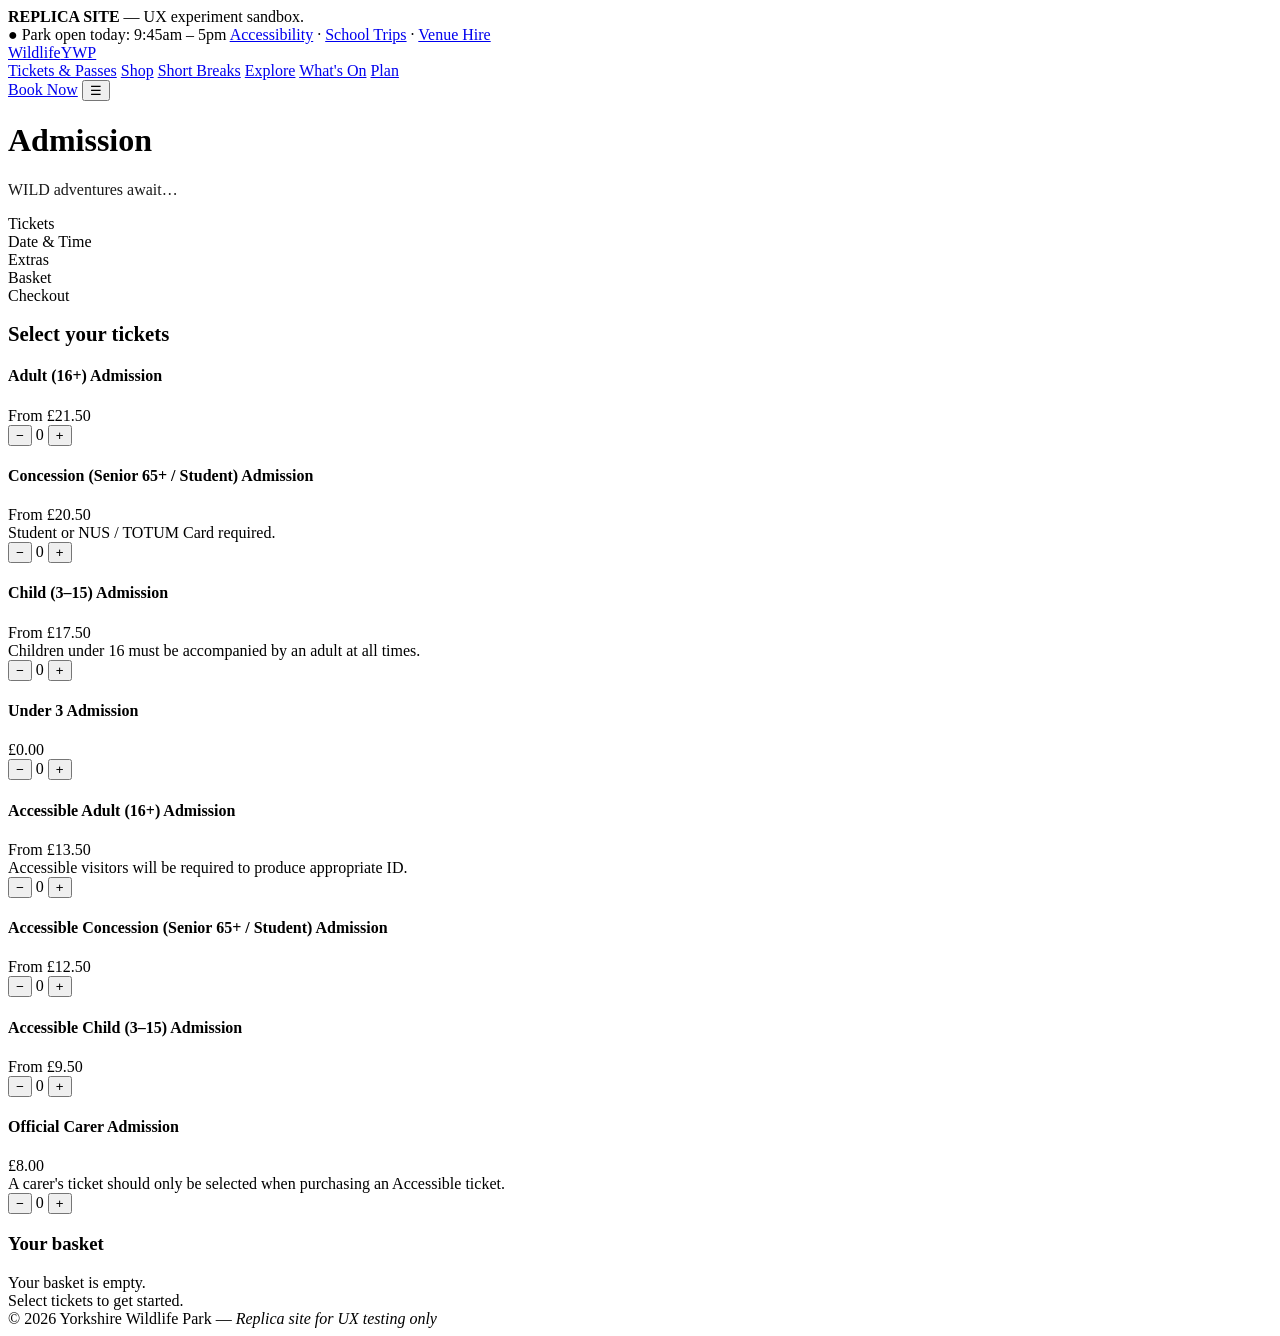
==== booking.html @ ba1f9425 "Add files via upload" ====
<!doctype html>
<html lang="en">
<head>
<meta charset="utf-8">
<meta name="viewport" content="width=device-width,initial-scale=1">
<title>Book Admission — YWP Replica</title>
<link rel="stylesheet" href="css/styles.css">
</head>
<body>

<div class="replica-banner"><strong>REPLICA SITE</strong> — UX experiment sandbox.</div>

<div class="top-strip">
  <div class="container">
    <span class="open-now">● Park open today: 9:45am – 5pm</span>
    <span><a href="#">Accessibility</a> · <a href="#">School Trips</a> · <a href="#">Venue Hire</a></span>
  </div>
</div>

<header class="site-header">
  <div class="container">
    <a href="index.html" class="logo">Wildlife<span class="logo-badge">YWP</span></a>
    <nav class="main-nav">
      <a href="tickets.html">Tickets &amp; Passes</a>
      <a href="#">Shop</a>
      <a href="short-breaks.html">Short Breaks</a>
      <a href="explore.html">Explore</a>
      <a href="#">What's On</a>
      <a href="plan.html">Plan</a>
    </nav>
    <a href="booking.html" class="btn btn-primary btn-sm active">Book Now</a>
    <button class="mobile-toggle" aria-label="Menu">☰</button>
  </div>
</header>

<div class="page-header">
  <div class="container">
    <h1>Admission</h1>
    <p style="opacity:.9;">WILD adventures await…</p>
  </div>
</div>

<section class="content">
  <div class="container">

    <div class="progress-steps">
      <div class="step active">Tickets</div>
      <div class="step">Date &amp; Time</div>
      <div class="step">Extras</div>
      <div class="step">Basket</div>
      <div class="step">Checkout</div>
    </div>

    <div class="booking-layout">

      <div class="booking-main">
        <h2 style="font-family:var(--font-body);font-size:1.3rem;margin-bottom:20px;">Select your tickets</h2>

        <div class="ticket-row" data-id="adult" data-name="Adult (16+) Admission" data-price="21.50">
          <div class="ticket-info">
            <h4>Adult (16+) Admission</h4>
            <div class="from">From £21.50</div>
          </div>
          <div class="qty-ctrl">
            <button data-ticket-action="remove">−</button>
            <span class="qty">0</span>
            <button data-ticket-action="add">+</button>
          </div>
        </div>

        <div class="ticket-row" data-id="concession" data-name="Concession (Senior 65+ / Student)" data-price="20.50">
          <div class="ticket-info">
            <h4>Concession (Senior 65+ / Student) Admission</h4>
            <div class="from">From £20.50</div>
            <div class="note">Student or NUS / TOTUM Card required.</div>
          </div>
          <div class="qty-ctrl">
            <button data-ticket-action="remove">−</button>
            <span class="qty">0</span>
            <button data-ticket-action="add">+</button>
          </div>
        </div>

        <div class="ticket-row" data-id="child" data-name="Child (3-15) Admission" data-price="17.50">
          <div class="ticket-info">
            <h4>Child (3–15) Admission</h4>
            <div class="from">From £17.50</div>
            <div class="note">Children under 16 must be accompanied by an adult at all times.</div>
          </div>
          <div class="qty-ctrl">
            <button data-ticket-action="remove">−</button>
            <span class="qty">0</span>
            <button data-ticket-action="add">+</button>
          </div>
        </div>

        <div class="ticket-row" data-id="under3" data-name="Under 3 Admission" data-price="0">
          <div class="ticket-info">
            <h4>Under 3 Admission</h4>
            <div class="from">£0.00</div>
          </div>
          <div class="qty-ctrl">
            <button data-ticket-action="remove">−</button>
            <span class="qty">0</span>
            <button data-ticket-action="add">+</button>
          </div>
        </div>

        <div class="ticket-row" data-id="acc-adult" data-name="Accessible Adult (16+) Admission" data-price="13.50">
          <div class="ticket-info">
            <h4>Accessible Adult (16+) Admission</h4>
            <div class="from">From £13.50</div>
            <div class="note">Accessible visitors will be required to produce appropriate ID.</div>
          </div>
          <div class="qty-ctrl">
            <button data-ticket-action="remove">−</button>
            <span class="qty">0</span>
            <button data-ticket-action="add">+</button>
          </div>
        </div>

        <div class="ticket-row" data-id="acc-concession" data-name="Accessible Concession Admission" data-price="12.50">
          <div class="ticket-info">
            <h4>Accessible Concession (Senior 65+ / Student) Admission</h4>
            <div class="from">From £12.50</div>
          </div>
          <div class="qty-ctrl">
            <button data-ticket-action="remove">−</button>
            <span class="qty">0</span>
            <button data-ticket-action="add">+</button>
          </div>
        </div>

        <div class="ticket-row" data-id="acc-child" data-name="Accessible Child (3-15) Admission" data-price="9.50">
          <div class="ticket-info">
            <h4>Accessible Child (3–15) Admission</h4>
            <div class="from">From £9.50</div>
          </div>
          <div class="qty-ctrl">
            <button data-ticket-action="remove">−</button>
            <span class="qty">0</span>
            <button data-ticket-action="add">+</button>
          </div>
        </div>

        <div class="ticket-row" data-id="carer" data-name="Official Carer Admission" data-price="8.00">
          <div class="ticket-info">
            <h4>Official Carer Admission</h4>
            <div class="from">£8.00</div>
            <div class="note">A carer's ticket should only be selected when purchasing an Accessible ticket.</div>
          </div>
          <div class="qty-ctrl">
            <button data-ticket-action="remove">−</button>
            <span class="qty">0</span>
            <button data-ticket-action="add">+</button>
          </div>
        </div>

      </div>

      <aside class="booking-aside">
        <div class="basket-summary" id="basket-summary">
          <h3>Your basket</h3>
          <div class="empty">Your basket is empty.<br>Select tickets to get started.</div>
        </div>
      </aside>

    </div>

  </div>
</section>

<footer class="site-footer">
  <div class="container">
    <div class="copyright">© 2026 Yorkshire Wildlife Park — <em>Replica site for UX testing only</em></div>
  </div>
</footer>

<script src="js/main.js"></script>
</body>
</html>
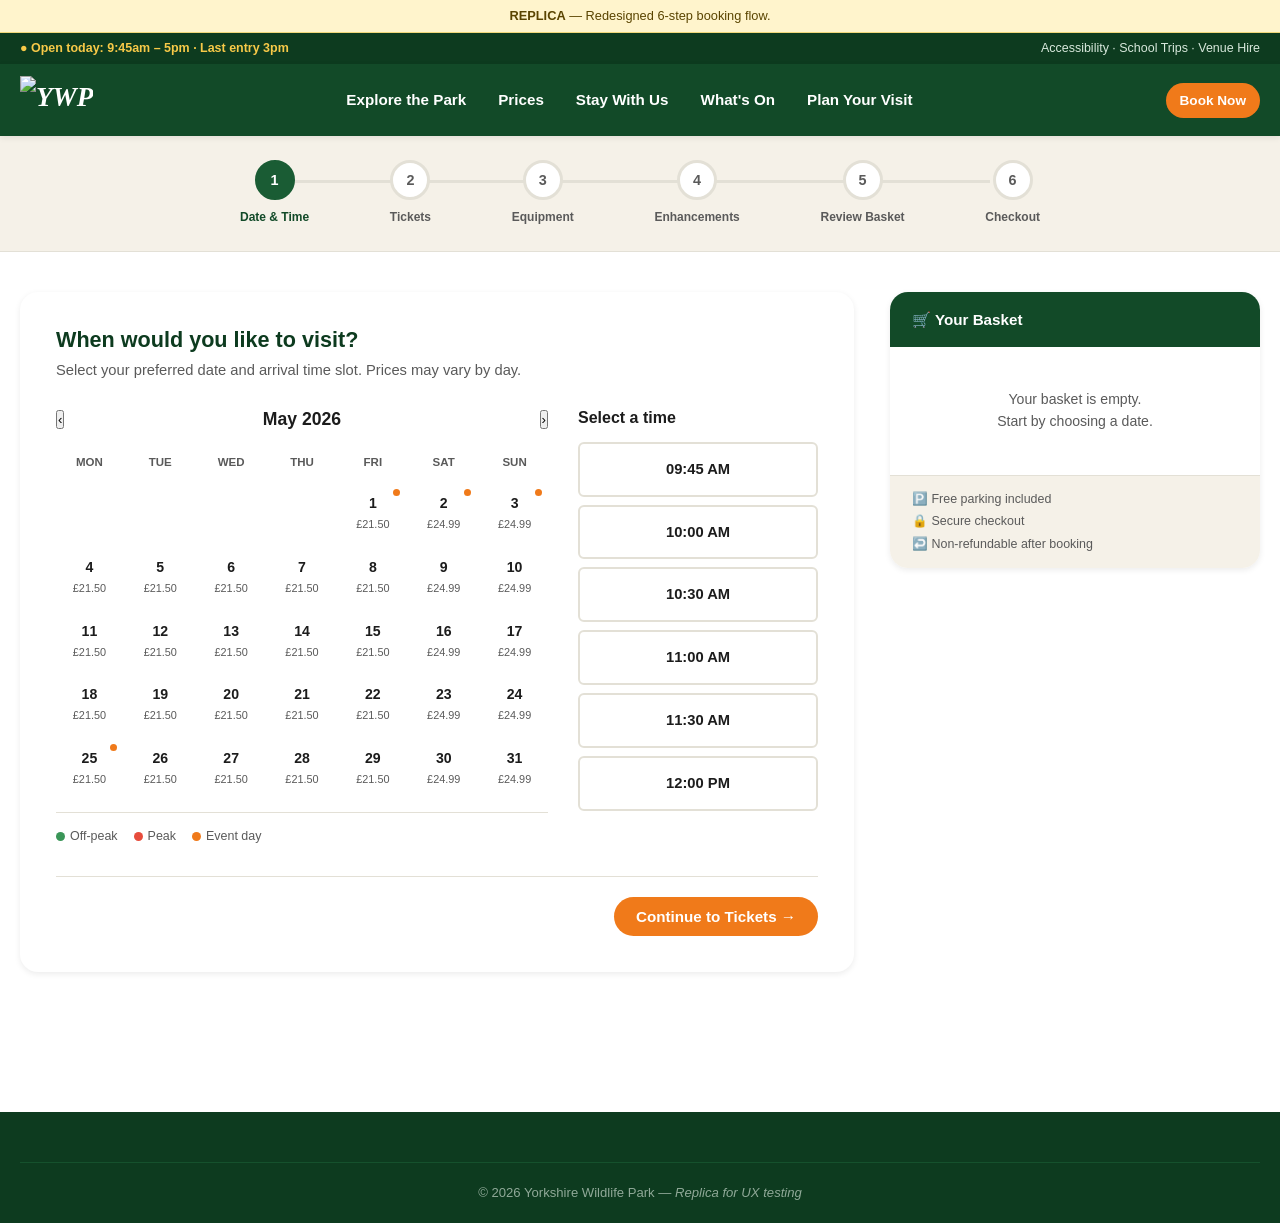
==== commit 639a8224: "Add files via upload" ====
--- a/booking.html
+++ b/booking.html
@@ -3,179 +3,605 @@
 <head>
 <meta charset="utf-8">
 <meta name="viewport" content="width=device-width,initial-scale=1">
-<title>Book Admission — YWP Replica</title>
+<title>Book Your Visit — YWP Replica</title>
 <link rel="stylesheet" href="css/styles.css">
+<style>
+/* =========================================================
+   BOOKING FLOW v2 — 6-step journey per spec
+   ========================================================= */
+
+/* ---------- Progress stepper ---------- */
+.booking-progress { background: var(--ywp-cream); padding: 24px 0; border-bottom: 1px solid var(--ywp-border); }
+.stepper { display: flex; justify-content: space-between; position: relative; max-width: 800px; margin: 0 auto; }
+.stepper::before { content:''; position:absolute; top:20px; left:50px; right:50px; height:3px; background:var(--ywp-border); z-index:0; }
+.stepper::after { content:''; position:absolute; top:20px; left:50px; height:3px; background:var(--ywp-orange); z-index:1; transition:width 0.4s; width:var(--prog,0%); }
+.st { position:relative; z-index:2; display:flex; flex-direction:column; align-items:center; gap:8px; }
+.st .st-num { width:40px; height:40px; border-radius:50%; background:#fff; border:3px solid var(--ywp-border); display:flex; align-items:center; justify-content:center; font-weight:700; font-size:0.9rem; color:var(--ywp-muted); transition:all 0.3s; }
+.st .st-label { font-size:0.75rem; font-weight:600; color:var(--ywp-muted); transition:color 0.3s; white-space:nowrap; }
+.st.active .st-num { background:var(--ywp-green-700); border-color:var(--ywp-green-700); color:#fff; }
+.st.active .st-label { color:var(--ywp-green-800); }
+.st.done .st-num { background:var(--ywp-orange); border-color:var(--ywp-orange); color:#fff; }
+.st.done .st-label { color:var(--ywp-orange-dk); }
+
+/* ---------- Layout ---------- */
+.bk-wrap { padding: 40px 0 80px; }
+.bk-grid { display:grid; grid-template-columns:1fr 370px; gap:36px; align-items:start; }
+.bk-panel { background:#fff; border-radius:var(--radius-lg); box-shadow:var(--shadow-sm); padding:36px; }
+.bk-panel h2 { font-family:var(--font-body); font-size:1.35rem; font-weight:700; margin-bottom:6px; color:var(--ywp-green-900); }
+.bk-panel .sub { color:var(--ywp-muted); font-size:0.92rem; margin-bottom:28px; }
+.sp { display:none; }
+.sp.vis { display:block; }
+
+/* ---------- Step nav ---------- */
+.snav { display:flex; justify-content:space-between; margin-top:30px; padding-top:20px; border-top:1px solid var(--ywp-border); }
+.snav .bk-back { background:none; border:2px solid var(--ywp-border); color:var(--ywp-muted); padding:12px 24px; border-radius:999px; font-weight:700; font-family:var(--font-body); font-size:0.92rem; cursor:pointer; transition:all 0.15s; }
+.snav .bk-back:hover { border-color:var(--ywp-green-700); color:var(--ywp-green-700); }
+.snav .skip-link { align-self:center; font-size:0.88rem; color:var(--ywp-muted); }
+.snav .skip-link a { color:var(--ywp-green-700); font-weight:600; }
+
+/* ---------- STEP 1: Date & Time ---------- */
+.dt-layout { display:grid; grid-template-columns:1fr 240px; gap:30px; }
+.cal-head { display:flex; justify-content:space-between; align-items:center; margin-bottom:16px; }
+.cal-head h3 { font-family:var(--font-body); font-size:1.1rem; color:var(--ywp-text); margin:0; }
+.cal-arrows { display:flex; gap:6px; }
+.cal-arrows button { width:34px; height:34px; border-radius:50%; border:2px solid var(--ywp-border); background:#fff; cursor:pointer; font-size:1rem; color:var(--ywp-green-800); transition:all 0.15s; }
+.cal-arrows button:hover { background:var(--ywp-green-700); color:#fff; border-color:var(--ywp-green-700); }
+.cg { display:grid; grid-template-columns:repeat(7,1fr); gap:4px; }
+.cg .cdl { text-align:center; font-size:0.72rem; font-weight:700; color:var(--ywp-muted); padding:8px 0; text-transform:uppercase; }
+.cg .cd { text-align:center; padding:8px 2px; border-radius:var(--radius-sm); cursor:pointer; border:2px solid transparent; transition:all 0.15s; position:relative; }
+.cg .cd:hover { background:var(--ywp-cream); }
+.cg .cd.sel { background:var(--ywp-green-700); color:#fff; border-color:var(--ywp-green-700); }
+.cg .cd .cdn { font-weight:700; font-size:0.88rem; display:block; }
+.cg .cd .cdp { font-size:0.68rem; color:var(--ywp-muted); display:block; margin-top:1px; }
+.cg .cd.sel .cdp { color:rgba(255,255,255,0.8); }
+.cg .cd.empty { cursor:default; }
+.cg .cd.empty:hover { background:none; }
+.cg .cd .cev { display:inline-block; width:7px; height:7px; border-radius:50%; background:var(--ywp-orange); position:absolute; top:4px; right:4px; }
+.cal-legend { display:flex; gap:16px; margin-top:14px; padding-top:14px; border-top:1px solid var(--ywp-border); font-size:0.78rem; color:var(--ywp-muted); }
+.cal-legend span { display:flex; align-items:center; gap:5px; }
+.cal-legend .ldot { width:9px; height:9px; border-radius:50%; display:inline-block; }
+.ldot.off { background:var(--ywp-green-500); }
+.ldot.peak { background:#e74c3c; }
+.ldot.ev { background:var(--ywp-orange); }
+
+/* Time selector */
+.time-panel h3 { font-family:var(--font-body); font-size:1rem; color:var(--ywp-text); margin-bottom:14px; }
+.time-slots { display:flex; flex-direction:column; gap:8px; }
+.ts { padding:14px 16px; border:2px solid var(--ywp-border); border-radius:var(--radius-sm); cursor:pointer; font-weight:600; font-size:0.92rem; color:var(--ywp-text); text-align:center; transition:all 0.15s; }
+.ts:hover { border-color:var(--ywp-green-600); background:var(--ywp-cream); }
+.ts.sel { border-color:var(--ywp-green-700); background:var(--ywp-green-700); color:#fff; }
+
+.date-summary { background:var(--ywp-cream); border-radius:var(--radius-md); padding:16px 20px; margin-top:20px; display:none; }
+.date-summary.vis { display:block; }
+.date-summary h4 { font-family:var(--font-body); font-size:0.95rem; margin-bottom:4px; color:var(--ywp-green-800); }
+.date-summary p { font-size:0.88rem; color:var(--ywp-muted); }
+
+/* ---------- STEP 2: Tickets ---------- */
+.acc-toggle { display:flex; align-items:center; justify-content:space-between; background:var(--ywp-cream); border-radius:var(--radius-md); padding:14px 20px; margin-bottom:24px; }
+.acc-toggle span { font-weight:700; font-size:0.92rem; color:var(--ywp-text); }
+.toggle-sw { position:relative; width:50px; height:28px; cursor:pointer; }
+.toggle-sw input { opacity:0; width:0; height:0; }
+.toggle-sw .slider { position:absolute; inset:0; background:var(--ywp-border); border-radius:14px; transition:0.3s; }
+.toggle-sw .slider::before { content:''; position:absolute; width:22px; height:22px; border-radius:50%; background:#fff; left:3px; top:3px; transition:0.3s; }
+.toggle-sw input:checked + .slider { background:var(--ywp-green-700); }
+.toggle-sw input:checked + .slider::before { transform:translateX(22px); }
+
+.tg-label { font-weight:700; font-size:0.82rem; text-transform:uppercase; letter-spacing:0.06em; color:var(--ywp-green-700); margin:24px 0 10px; padding-bottom:8px; border-bottom:2px solid var(--ywp-cream); }
+.tg-label:first-of-type { margin-top:0; }
+
+.tr { display:grid; grid-template-columns:1fr auto auto; gap:14px; padding:14px 0; border-bottom:1px solid var(--ywp-border); align-items:center; }
+.tr:last-child { border-bottom:none; }
+.tr .tn { font-weight:700; font-size:0.92rem; color:var(--ywp-text); }
+.tr .td { font-size:0.8rem; color:var(--ywp-muted); margin-top:2px; }
+.tr .tp { font-weight:700; font-size:0.95rem; color:var(--ywp-green-800); white-space:nowrap; }
+.qc { display:flex; align-items:center; gap:6px; }
+.qc button { width:34px; height:34px; border-radius:50%; border:none; background:var(--ywp-green-700); color:#fff; font-size:1.1rem; font-weight:700; cursor:pointer; display:flex; align-items:center; justify-content:center; transition:background 0.15s; }
+.qc button:hover { background:var(--ywp-green-800); }
+.qc .qv { width:34px; text-align:center; font-weight:700; font-size:1rem; }
+
+.acc-group { display:none; }
+.acc-group.vis { display:block; }
+
+/* ---------- STEP 3 & 4: Cards (Equipment / Enhancements) ---------- */
+.card-step-grid { display:grid; grid-template-columns:repeat(3,1fr); gap:24px; }
+.cat-label { font-weight:700; font-size:0.88rem; text-transform:uppercase; letter-spacing:0.05em; color:var(--ywp-green-700); margin:30px 0 16px; }
+.cat-label:first-of-type { margin-top:0; }
+.pcard { background:#fff; border:2px solid var(--ywp-border); border-radius:var(--radius-lg); overflow:hidden; display:flex; flex-direction:column; transition:border-color 0.15s, transform 0.15s; }
+.pcard:hover { border-color:var(--ywp-green-600); transform:translateY(-2px); }
+.pcard.added { border-color:var(--ywp-orange); }
+.pcard-img { height:160px; background-size:cover; background-position:center; }
+.pcard-body { padding:20px; flex:1; display:flex; flex-direction:column; }
+.pcard-body h4 { font-family:var(--font-body); font-weight:700; font-size:1rem; color:var(--ywp-text); margin-bottom:6px; }
+.pcard-body p { font-size:0.85rem; color:var(--ywp-muted); line-height:1.4; margin-bottom:12px; flex:1; }
+.pcard-price { font-weight:700; font-size:1.05rem; color:var(--ywp-orange); margin-bottom:14px; }
+.pcard-qty { display:flex; align-items:center; gap:8px; }
+.pcard-qty button { width:34px; height:34px; border-radius:50%; border:none; background:var(--ywp-green-700); color:#fff; font-size:1.1rem; font-weight:700; cursor:pointer; }
+.pcard-qty button:hover { background:var(--ywp-green-800); }
+.pcard-qty .pqv { min-width:30px; text-align:center; font-weight:700; font-size:1rem; }
+
+/* ---------- STEP 5: Review ---------- */
+.rv-section { background:var(--ywp-cream); border-radius:var(--radius-md); padding:22px; margin-bottom:20px; }
+.rv-section h4 { font-family:var(--font-body); font-weight:700; font-size:0.85rem; text-transform:uppercase; letter-spacing:0.05em; color:var(--ywp-green-700); margin-bottom:12px; display:flex; justify-content:space-between; align-items:center; }
+.rv-section h4 a { font-size:0.78rem; color:var(--ywp-orange); text-transform:none; letter-spacing:0; }
+.rv-line { display:flex; justify-content:space-between; padding:7px 0; font-size:0.92rem; border-bottom:1px solid rgba(0,0,0,0.06); }
+.rv-line:last-child { border-bottom:none; }
+.rv-line .rvl { color:var(--ywp-text); }
+.rv-line .rvv { font-weight:700; color:var(--ywp-green-800); }
+.rv-total { display:flex; justify-content:space-between; padding:18px 0 0; margin-top:10px; border-top:3px solid var(--ywp-green-700); font-size:1.2rem; font-weight:700; color:var(--ywp-green-800); }
+.promo-row { display:flex; gap:10px; margin-top:16px; }
+.promo-row input { flex:1; padding:10px 14px; border:2px solid var(--ywp-border); border-radius:var(--radius-sm); font-family:var(--font-body); font-size:0.92rem; }
+.promo-row input:focus { outline:none; border-color:var(--ywp-green-600); }
+
+/* ---------- STEP 6: Checkout ---------- */
+.form-row { display:grid; grid-template-columns:1fr 1fr; gap:16px; margin-bottom:16px; }
+.form-row.full { grid-template-columns:1fr; }
+.ff label { display:block; font-size:0.78rem; font-weight:700; color:var(--ywp-muted); text-transform:uppercase; letter-spacing:0.04em; margin-bottom:6px; }
+.ff input, .ff select { width:100%; padding:12px 14px; border:2px solid var(--ywp-border); border-radius:var(--radius-sm); font-family:var(--font-body); font-size:0.92rem; }
+.ff input:focus, .ff select:focus { outline:none; border-color:var(--ywp-green-600); }
+.don-box { background:var(--ywp-cream); border-radius:var(--radius-md); padding:16px 20px; margin:24px 0; display:flex; gap:12px; align-items:flex-start; }
+.don-box input[type="checkbox"] { margin-top:3px; width:18px; height:18px; accent-color:var(--ywp-green-700); }
+.don-box label { font-size:0.9rem; color:var(--ywp-text); cursor:pointer; }
+
+/* ---------- Sidebar basket ---------- */
+.sb { position:sticky; top:90px; }
+.sbc { background:#fff; border-radius:var(--radius-lg); box-shadow:var(--shadow-sm); overflow:hidden; }
+.sb-hd { background:var(--ywp-green-800); color:#fff; padding:16px 22px; font-weight:700; font-size:0.95rem; }
+.sb-bd { padding:18px 22px; }
+.sb-empty { text-align:center; padding:24px 0; color:var(--ywp-muted); font-size:0.88rem; }
+.sb-ln { display:flex; justify-content:space-between; padding:7px 0; font-size:0.88rem; border-bottom:1px solid var(--ywp-border); }
+.sb-ln:last-of-type { border-bottom:none; }
+.sb-ln .sbi { color:var(--ywp-text); }
+.sb-ln .sba { font-weight:700; color:var(--ywp-green-800); }
+.sb-disc { display:flex; justify-content:space-between; padding:7px 0; font-size:0.85rem; color:var(--ywp-orange); font-weight:600; }
+.sb-tot { display:flex; justify-content:space-between; padding:14px 0 0; margin-top:8px; border-top:3px solid var(--ywp-green-700); font-weight:700; font-size:1.1rem; color:var(--ywp-green-800); }
+.sb-ft { padding:0 22px 22px; }
+.sb-ft .btn { width:100%; text-align:center; }
+.sb-note { text-align:center; font-size:0.75rem; color:var(--ywp-muted); margin-top:8px; }
+.sb-re { padding:14px 22px; background:var(--ywp-cream); border-top:1px solid var(--ywp-border); }
+.sb-re p { font-size:0.78rem; color:var(--ywp-muted); margin-bottom:3px; }
+.sb-re p:last-child { margin-bottom:0; }
+
+/* ---------- Responsive ---------- */
+@media (max-width:900px) {
+  .bk-grid { grid-template-columns:1fr; }
+  .sb { position:static; }
+  .dt-layout { grid-template-columns:1fr; }
+  .card-step-grid { grid-template-columns:repeat(2,1fr); }
+  .form-row { grid-template-columns:1fr; }
+}
+@media (max-width:600px) {
+  .stepper { gap:2px; }
+  .st .st-label { font-size:0.65rem; }
+  .card-step-grid { grid-template-columns:1fr; }
+}
+</style>
 </head>
 <body>
 
-<div class="replica-banner"><strong>REPLICA SITE</strong> — UX experiment sandbox.</div>
-
-<div class="top-strip">
-  <div class="container">
-    <span class="open-now">● Park open today: 9:45am – 5pm</span>
-    <span><a href="#">Accessibility</a> · <a href="#">School Trips</a> · <a href="#">Venue Hire</a></span>
-  </div>
+<div class="replica-banner"><strong>REPLICA</strong> — Redesigned 6-step booking flow.</div>
+<div class="top-strip"><div class="container"><span class="open-now">● Open today: 9:45am – 5pm · Last entry 3pm</span><span><a href="#">Accessibility</a> · <a href="#">School Trips</a> · <a href="#">Venue Hire</a></span></div></div>
+<header class="site-header"><div class="container">
+  <a href="index.html" class="logo"><img src="https://www.yorkshirewildlifepark.com/media/x43p1ox4/ywp-primary-logo.svg" alt="YWP" class="logo-img"></a>
+  <nav class="main-nav" id="main-nav"><a href="explore.html">Explore the Park</a><a href="tickets.html">Prices</a><a href="short-breaks.html">Stay With Us</a><a href="#">What's On</a><a href="plan.html">Plan Your Visit</a></nav>
+  <a href="booking.html" class="btn btn-primary btn-sm">Book Now</a>
+  <button class="mobile-toggle" aria-label="Menu" onclick="document.getElementById('main-nav').classList.toggle('open')">☰</button>
+</div></header>
+
+<!-- Stepper -->
+<div class="booking-progress"><div class="container">
+  <div class="stepper" id="stepper" style="--prog:0%;">
+    <div class="st active" data-s="1"><span class="st-num">1</span><span class="st-label">Date &amp; Time</span></div>
+    <div class="st" data-s="2"><span class="st-num">2</span><span class="st-label">Tickets</span></div>
+    <div class="st" data-s="3"><span class="st-num">3</span><span class="st-label">Equipment</span></div>
+    <div class="st" data-s="4"><span class="st-num">4</span><span class="st-label">Enhancements</span></div>
+    <div class="st" data-s="5"><span class="st-num">5</span><span class="st-label">Review Basket</span></div>
+    <div class="st" data-s="6"><span class="st-num">6</span><span class="st-label">Checkout</span></div>
+  </div>
+</div></div>
+
+<div class="bk-wrap"><div class="container"><div class="bk-grid">
+
+<!-- ===================== MAIN ===================== -->
+<div id="mainCol">
+
+<!-- STEP 1 -->
+<div class="bk-panel sp vis" id="s1">
+  <h2>When would you like to visit?</h2>
+  <p class="sub">Select your preferred date and arrival time slot. Prices may vary by day.</p>
+  <div class="dt-layout">
+    <div>
+      <div class="cal-head"><button class="cal-arrows" onclick="cM(-1)">‹</button><h3 id="cMo"></h3><button class="cal-arrows" onclick="cM(1)">›</button></div>
+      <div class="cg" id="cG"></div>
+      <div class="cal-legend">
+        <span><span class="ldot off"></span> Off-peak</span>
+        <span><span class="ldot peak"></span> Peak</span>
+        <span><span class="ldot ev"></span> Event day</span>
+      </div>
+    </div>
+    <div class="time-panel">
+      <h3>Select a time</h3>
+      <div class="time-slots" id="tSlots">
+        <div class="ts" onclick="selTime(this,'09:45')">09:45 AM</div>
+        <div class="ts" onclick="selTime(this,'10:00')">10:00 AM</div>
+        <div class="ts" onclick="selTime(this,'10:30')">10:30 AM</div>
+        <div class="ts" onclick="selTime(this,'11:00')">11:00 AM</div>
+        <div class="ts" onclick="selTime(this,'11:30')">11:30 AM</div>
+        <div class="ts" onclick="selTime(this,'12:00')">12:00 PM</div>
+      </div>
+    </div>
+  </div>
+  <div class="date-summary" id="dSum"><h4 id="dSumT"></h4><p id="dSumD"></p></div>
+  <div class="snav"><div></div><button class="btn btn-primary" id="s1n" disabled onclick="go(2)">Continue to Tickets →</button></div>
 </div>
 
-<header class="site-header">
-  <div class="container">
-    <a href="index.html" class="logo">Wildlife<span class="logo-badge">YWP</span></a>
-    <nav class="main-nav">
-      <a href="tickets.html">Tickets &amp; Passes</a>
-      <a href="#">Shop</a>
-      <a href="short-breaks.html">Short Breaks</a>
-      <a href="explore.html">Explore</a>
-      <a href="#">What's On</a>
-      <a href="plan.html">Plan</a>
-    </nav>
-    <a href="booking.html" class="btn btn-primary btn-sm active">Book Now</a>
-    <button class="mobile-toggle" aria-label="Menu">☰</button>
-  </div>
-</header>
-
-<div class="page-header">
-  <div class="container">
-    <h1>Admission</h1>
-    <p style="opacity:.9;">WILD adventures await…</p>
-  </div>
+<!-- STEP 2 -->
+<div class="bk-panel sp" id="s2">
+  <h2>Select your tickets</h2>
+  <p class="sub">Prices shown for your selected date. Book online and save £3.50pp.</p>
+  <div class="acc-toggle"><span>Show Accessible Tickets</span><label class="toggle-sw"><input type="checkbox" id="accTog" onchange="togAcc()"><span class="slider"></span></label></div>
+
+  <div class="tg-label">Standard Tickets</div>
+  <div class="tr"><div><div class="tn">Adult Admission</div><div class="td">Ages 16+</div></div><div class="tp">£21.50</div><div class="qc"><button onclick="adj('adult',-1)">−</button><span class="qv" id="q-adult">0</span><button onclick="adj('adult',1)">+</button></div></div>
+  <div class="tr"><div><div class="tn">Concession Admission</div><div class="td">Senior 65+ or Student (NUS / TOTUM required)</div></div><div class="tp">£20.50</div><div class="qc"><button onclick="adj('conc',-1)">−</button><span class="qv" id="q-conc">0</span><button onclick="adj('conc',1)">+</button></div></div>
+  <div class="tr"><div><div class="tn">Child Admission</div><div class="td">Ages 3–15. Must be accompanied by an adult.</div></div><div class="tp">£17.50</div><div class="qc"><button onclick="adj('child',-1)">−</button><span class="qv" id="q-child">0</span><button onclick="adj('child',1)">+</button></div></div>
+  <div class="tr"><div><div class="tn">Under 3 Admission</div><div class="td">Free entry.</div></div><div class="tp">Free</div><div class="qc"><button onclick="adj('u3',-1)">−</button><span class="qv" id="q-u3">0</span><button onclick="adj('u3',1)">+</button></div></div>
+
+  <div class="acc-group" id="accGrp">
+    <div class="tg-label">Accessible Tickets</div>
+    <div class="tr"><div><div class="tn">Accessible Adult</div><div class="td">Ages 16+. Blue Badge, DLA, PIP or similar required.</div></div><div class="tp">£13.50</div><div class="qc"><button onclick="adj('aa',-1)">−</button><span class="qv" id="q-aa">0</span><button onclick="adj('aa',1)">+</button></div></div>
+    <div class="tr"><div><div class="tn">Accessible Child</div><div class="td">Ages 3–15. ID required.</div></div><div class="tp">£9.50</div><div class="qc"><button onclick="adj('ac',-1)">−</button><span class="qv" id="q-ac">0</span><button onclick="adj('ac',1)">+</button></div></div>
+    <div class="tr"><div><div class="tn">Accessible Concession</div><div class="td">Senior 65+ or Student. ID required.</div></div><div class="tp">£12.50</div><div class="qc"><button onclick="adj('acon',-1)">−</button><span class="qv" id="q-acon">0</span><button onclick="adj('acon',1)">+</button></div></div>
+    <div class="tr"><div><div class="tn">Official Carer</div><div class="td">One per accessible ticket holder.</div></div><div class="tp">£8.00</div><div class="qc"><button onclick="adj('carer',-1)">−</button><span class="qv" id="q-carer">0</span><button onclick="adj('carer',1)">+</button></div></div>
+  </div>
+
+  <div class="snav"><button class="bk-back" onclick="go(1)">← Back</button><button class="btn btn-primary" id="s2n" disabled onclick="go(3)">Continue to Equipment →</button></div>
 </div>
 
-<section class="content">
-  <div class="container">
-
-    <div class="progress-steps">
-      <div class="step active">Tickets</div>
-      <div class="step">Date &amp; Time</div>
-      <div class="step">Extras</div>
-      <div class="step">Basket</div>
-      <div class="step">Checkout</div>
+<!-- STEP 3 -->
+<div class="bk-panel sp" id="s3">
+  <h2>Equipment Hire</h2>
+  <p class="sub">Need any support equipment for your visit? These are practical essentials — skip if not needed.</p>
+  <div class="card-step-grid" id="equipGrid">
+    <div class="pcard" data-eid="wheelchair">
+      <div class="pcard-img" style="background-image:url('https://www.yorkshirewildlifepark.com/media/0xfhej5p/ben-harrison-photography-www-benharrisonphotography-co-uk-53.jpg');"></div>
+      <div class="pcard-body">
+        <h4>Wheelchair Hire</h4>
+        <p>Free wheelchair hire. Available from Guest Services when you check in.</p>
+        <div class="pcard-price">Free</div>
+        <div class="pcard-qty"><button onclick="adjE('wheelchair',-1)">−</button><span class="pqv" id="eq-wheelchair">0</span><button onclick="adjE('wheelchair',1)">+</button></div>
+      </div>
     </div>
-
-    <div class="booking-layout">
-
-      <div class="booking-main">
-        <h2 style="font-family:var(--font-body);font-size:1.3rem;margin-bottom:20px;">Select your tickets</h2>
-
-        <div class="ticket-row" data-id="adult" data-name="Adult (16+) Admission" data-price="21.50">
-          <div class="ticket-info">
-            <h4>Adult (16+) Admission</h4>
-            <div class="from">From £21.50</div>
-          </div>
-          <div class="qty-ctrl">
-            <button data-ticket-action="remove">−</button>
-            <span class="qty">0</span>
-            <button data-ticket-action="add">+</button>
-          </div>
-        </div>
-
-        <div class="ticket-row" data-id="concession" data-name="Concession (Senior 65+ / Student)" data-price="20.50">
-          <div class="ticket-info">
-            <h4>Concession (Senior 65+ / Student) Admission</h4>
-            <div class="from">From £20.50</div>
-            <div class="note">Student or NUS / TOTUM Card required.</div>
-          </div>
-          <div class="qty-ctrl">
-            <button data-ticket-action="remove">−</button>
-            <span class="qty">0</span>
-            <button data-ticket-action="add">+</button>
-          </div>
-        </div>
-
-        <div class="ticket-row" data-id="child" data-name="Child (3-15) Admission" data-price="17.50">
-          <div class="ticket-info">
-            <h4>Child (3–15) Admission</h4>
-            <div class="from">From £17.50</div>
-            <div class="note">Children under 16 must be accompanied by an adult at all times.</div>
-          </div>
-          <div class="qty-ctrl">
-            <button data-ticket-action="remove">−</button>
-            <span class="qty">0</span>
-            <button data-ticket-action="add">+</button>
-          </div>
-        </div>
-
-        <div class="ticket-row" data-id="under3" data-name="Under 3 Admission" data-price="0">
-          <div class="ticket-info">
-            <h4>Under 3 Admission</h4>
-            <div class="from">£0.00</div>
-          </div>
-          <div class="qty-ctrl">
-            <button data-ticket-action="remove">−</button>
-            <span class="qty">0</span>
-            <button data-ticket-action="add">+</button>
-          </div>
-        </div>
-
-        <div class="ticket-row" data-id="acc-adult" data-name="Accessible Adult (16+) Admission" data-price="13.50">
-          <div class="ticket-info">
-            <h4>Accessible Adult (16+) Admission</h4>
-            <div class="from">From £13.50</div>
-            <div class="note">Accessible visitors will be required to produce appropriate ID.</div>
-          </div>
-          <div class="qty-ctrl">
-            <button data-ticket-action="remove">−</button>
-            <span class="qty">0</span>
-            <button data-ticket-action="add">+</button>
-          </div>
-        </div>
-
-        <div class="ticket-row" data-id="acc-concession" data-name="Accessible Concession Admission" data-price="12.50">
-          <div class="ticket-info">
-            <h4>Accessible Concession (Senior 65+ / Student) Admission</h4>
-            <div class="from">From £12.50</div>
-          </div>
-          <div class="qty-ctrl">
-            <button data-ticket-action="remove">−</button>
-            <span class="qty">0</span>
-            <button data-ticket-action="add">+</button>
-          </div>
-        </div>
-
-        <div class="ticket-row" data-id="acc-child" data-name="Accessible Child (3-15) Admission" data-price="9.50">
-          <div class="ticket-info">
-            <h4>Accessible Child (3–15) Admission</h4>
-            <div class="from">From £9.50</div>
-          </div>
-          <div class="qty-ctrl">
-            <button data-ticket-action="remove">−</button>
-            <span class="qty">0</span>
-            <button data-ticket-action="add">+</button>
-          </div>
-        </div>
-
-        <div class="ticket-row" data-id="carer" data-name="Official Carer Admission" data-price="8.00">
-          <div class="ticket-info">
-            <h4>Official Carer Admission</h4>
-            <div class="from">£8.00</div>
-            <div class="note">A carer's ticket should only be selected when purchasing an Accessible ticket.</div>
-          </div>
-          <div class="qty-ctrl">
-            <button data-ticket-action="remove">−</button>
-            <span class="qty">0</span>
-            <button data-ticket-action="add">+</button>
-          </div>
-        </div>
-
+    <div class="pcard" data-eid="pushchair">
+      <div class="pcard-img" style="background-image:url('https://www.yorkshirewildlifepark.com/media/px0isaks/oasis-adventure-play-zip-wire.jpg');"></div>
+      <div class="pcard-body">
+        <h4>Single Pushchair Hire</h4>
+        <p>Perfect for younger guests. Available from 9:45am for the entire day.</p>
+        <div class="pcard-price">£10.00</div>
+        <div class="pcard-qty"><button onclick="adjE('pushchair',-1)">−</button><span class="pqv" id="eq-pushchair">0</span><button onclick="adjE('pushchair',1)">+</button></div>
       </div>
-
-      <aside class="booking-aside">
-        <div class="basket-summary" id="basket-summary">
-          <h3>Your basket</h3>
-          <div class="empty">Your basket is empty.<br>Select tickets to get started.</div>
-        </div>
-      </aside>
-
     </div>
-
-  </div>
-</section>
-
-<footer class="site-footer">
-  <div class="container">
-    <div class="copyright">© 2026 Yorkshire Wildlife Park — <em>Replica site for UX testing only</em></div>
-  </div>
-</footer>
-
-<script src="js/main.js"></script>
+    <div class="pcard" data-eid="scooter">
+      <div class="pcard-img" style="background-image:url('https://www.yorkshirewildlifepark.com/media/s0nf1svi/better-vista.jpg');"></div>
+      <div class="pcard-body">
+        <h4>Mobility Scooter Hire</h4>
+        <p>Full day hire from 9:45am. £50 refundable deposit required on the day.</p>
+        <div class="pcard-price">£20.00</div>
+        <div class="pcard-qty"><button onclick="adjE('scooter',-1)">−</button><span class="pqv" id="eq-scooter">0</span><button onclick="adjE('scooter',1)">+</button></div>
+      </div>
+    </div>
+  </div>
+  <div class="snav"><button class="bk-back" onclick="go(2)">← Back</button><span class="skip-link"><a href="#" onclick="go(4);return false">Skip this step</a></span><button class="btn btn-primary" onclick="go(4)">Continue to Enhancements →</button></div>
+</div>
+
+<!-- STEP 4 -->
+<div class="bk-panel sp" id="s4">
+  <h2>Enhance Your Visit</h2>
+  <p class="sub">Add extras to make your day even more memorable. All optional — skip if you prefer.</p>
+
+  <div class="cat-label">🍔 Food &amp; Drink</div>
+  <div class="card-step-grid">
+    <div class="pcard" data-eid="refill"><div class="pcard-img" style="background:linear-gradient(135deg,var(--ywp-green-700),var(--ywp-green-500));"></div><div class="pcard-body"><h4>Unlimited Refill Cup</h4><p>Unlimited soft drink refills all day at any park café.</p><div class="pcard-price">£5.00</div><div class="pcard-qty"><button onclick="adjN('refill',-1)">−</button><span class="pqv" id="en-refill">0</span><button onclick="adjN('refill',1)">+</button></div></div></div>
+    <div class="pcard" data-eid="breakfast"><div class="pcard-img" style="background:linear-gradient(135deg,var(--ywp-orange),var(--ywp-orange-dk));"></div><div class="pcard-body"><h4>Breakfast Voucher</h4><p>Start your day with a full breakfast at The Yorkshire Hive restaurant.</p><div class="pcard-price">£9.50</div><div class="pcard-qty"><button onclick="adjN('breakfast',-1)">−</button><span class="pqv" id="en-breakfast">0</span><button onclick="adjN('breakfast',1)">+</button></div></div></div>
+    <div class="pcard" data-eid="lunch"><div class="pcard-img" style="background:linear-gradient(135deg,var(--ywp-green-800),var(--ywp-green-600));"></div><div class="pcard-body"><h4>Lunch Meal Deal</h4><p>Main, side and a drink at any participating park restaurant.</p><div class="pcard-price">£12.00</div><div class="pcard-qty"><button onclick="adjN('lunch',-1)">−</button><span class="pqv" id="en-lunch">0</span><button onclick="adjN('lunch',1)">+</button></div></div></div>
+  </div>
+
+  <div class="cat-label">🐾 Experiences</div>
+  <div class="card-step-grid">
+    <div class="pcard" data-eid="giraffe"><div class="pcard-img" style="background-image:url('https://www.yorkshirewildlifepark.com/media/tj0fab3y/ywp-images-3207.jpg');"></div><div class="pcard-body"><h4>Giraffe Experience</h4><p>Hand-feed our giraffes. 60 mins. Ages 8+. Park admission included.</p><div class="pcard-price">£175.00 (2 people)</div><div class="pcard-qty"><button onclick="adjN('giraffe',-1)">−</button><span class="pqv" id="en-giraffe">0</span><button onclick="adjN('giraffe',1)">+</button></div></div></div>
+    <div class="pcard" data-eid="lemur"><div class="pcard-img" style="background-image:url('https://www.yorkshirewildlifepark.com/media/sk4m4h0y/img_6288.jpg');"></div><div class="pcard-body"><h4>Lemur Experience</h4><p>Step inside the enclosure. 30 mins. Ages 4+. Park admission included.</p><div class="pcard-price">£65.00 (2 people)</div><div class="pcard-qty"><button onclick="adjN('lemur',-1)">−</button><span class="pqv" id="en-lemur">0</span><button onclick="adjN('lemur',1)">+</button></div></div></div>
+    <div class="pcard" data-eid="polarbear"><div class="pcard-img" style="background-image:url('https://www.yorkshirewildlifepark.com/media/lvnplfl2/2025-project-polar-dr-ywp-20.jpg');"></div><div class="pcard-body"><h4>Polar Bear Experience</h4><p>Once-in-a-lifetime. 90 mins. Ages 16+. Park admission included.</p><div class="pcard-price">£450.00 (2 people)</div><div class="pcard-qty"><button onclick="adjN('polarbear',-1)">−</button><span class="pqv" id="en-polarbear">0</span><button onclick="adjN('polarbear',1)">+</button></div></div></div>
+  </div>
+
+  <div class="cat-label">🎯 Activities</div>
+  <div class="card-step-grid">
+    <div class="pcard" data-eid="play"><div class="pcard-img" style="background:linear-gradient(135deg,#f7c948,#d9640a);"></div><div class="pcard-body"><h4>Uproar Play Centre</h4><p>Unlimited indoor play session. Perfect for ages 2–12.</p><div class="pcard-price">£6.50</div><div class="pcard-qty"><button onclick="adjN('play',-1)">−</button><span class="pqv" id="en-play">0</span><button onclick="adjN('play',1)">+</button></div></div></div>
+    <div class="pcard" data-eid="golf"><div class="pcard-img" style="background:linear-gradient(135deg,var(--ywp-green-600),var(--ywp-green-900));"></div><div class="pcard-body"><h4>Adventure Golf</h4><p>18-hole safari-themed course for all ages.</p><div class="pcard-price">£5.00</div><div class="pcard-qty"><button onclick="adjN('golf',-1)">−</button><span class="pqv" id="en-golf">0</span><button onclick="adjN('golf',1)">+</button></div></div></div>
+  </div>
+
+  <div class="cat-label">📸 Photography</div>
+  <div class="card-step-grid">
+    <div class="pcard" data-eid="photo"><div class="pcard-img" style="background:linear-gradient(135deg,#6b4c9a,#9b59b6);"></div><div class="pcard-body"><h4>Premium Photo Package</h4><p>All your professional photos from the day. Digital download.</p><div class="pcard-price">£15.00</div><div class="pcard-qty"><button onclick="adjN('photo',-1)">−</button><span class="pqv" id="en-photo">0</span><button onclick="adjN('photo',1)">+</button></div></div></div>
+  </div>
+
+  <div class="snav"><button class="bk-back" onclick="go(3)">← Back</button><span class="skip-link"><a href="#" onclick="go(5);return false">Skip this step</a></span><button class="btn btn-primary" onclick="go(5)">Continue to Review →</button></div>
+</div>
+
+<!-- STEP 5 -->
+<div class="bk-panel sp" id="s5">
+  <h2>Review Your Basket</h2>
+  <p class="sub">Check everything looks right before payment.</p>
+  <div id="reviewContent"></div>
+  <div class="promo-row"><input type="text" placeholder="Promo code or voucher"><button class="btn btn-secondary btn-sm">Apply</button></div>
+  <div class="snav"><button class="bk-back" onclick="go(4)">← Back</button><button class="btn btn-primary" onclick="go(6)">Continue to Payment →</button></div>
+</div>
+
+<!-- STEP 6 -->
+<div class="bk-panel sp" id="s6">
+  <h2>Checkout</h2>
+  <p class="sub">Enter your details to complete your booking.</p>
+  <div class="form-row"><div class="ff"><label>First Name</label><input type="text" placeholder="Alex"></div><div class="ff"><label>Last Name</label><input type="text" placeholder="Proven"></div></div>
+  <div class="form-row"><div class="ff"><label>Email Address</label><input type="email" placeholder="you@example.com"></div><div class="ff"><label>Phone Number</label><input type="tel" placeholder="07700 000000"></div></div>
+  <div class="form-row full"><div class="ff"><label>Billing Address</label><input type="text" placeholder="Address line 1"></div></div>
+  <div class="form-row"><div class="ff"><label>City</label><input type="text"></div><div class="ff"><label>Postcode</label><input type="text"></div></div>
+  <div class="form-row full"><div class="ff"><label>Payment Method</label><select><option>Credit / Debit Card</option><option>Apple Pay</option><option>Google Pay</option></select></div></div>
+  <div class="don-box"><input type="checkbox" id="don"><label for="don">Round up my total to donate to the <strong>Wildlife Foundation</strong>. Every penny helps protect endangered species.</label></div>
+  <div class="snav"><button class="bk-back" onclick="go(5)">← Back</button><button class="btn btn-primary btn-lg">Complete Booking →</button></div>
+</div>
+
+</div>
+
+<!-- ===================== SIDEBAR ===================== -->
+<aside class="sb">
+  <div class="sbc">
+    <div class="sb-hd">🛒 Your Basket</div>
+    <div class="sb-bd" id="sbBd"><div class="sb-empty">Your basket is empty.<br>Start by choosing a date.</div></div>
+    <div class="sb-ft" id="sbFt" style="display:none;"><button class="btn btn-primary" id="sbBtn" onclick="goNext()">Continue →</button><div class="sb-note">Book online &amp; save £3.50pp</div></div>
+    <div class="sb-re"><p>🅿️ Free parking included</p><p>🔒 Secure checkout</p><p>↩️ Non-refundable after booking</p></div>
+  </div>
+</aside>
+
+</div></div></div>
+
+<footer class="site-footer"><div class="container"><div class="copyright">© 2026 Yorkshire Wildlife Park — <em>Replica for UX testing</em></div></div></footer>
+
+<script>
+// =========================================================
+// BOOKING STATE
+// =========================================================
+const B = {
+  date: null, time: null,
+  tickets: { adult:0, conc:0, child:0, u3:0, aa:0, ac:0, acon:0, carer:0 },
+  equipment: { wheelchair:0, pushchair:0, scooter:0 },
+  enhancements: { refill:0, breakfast:0, lunch:0, giraffe:0, lemur:0, polarbear:0, play:0, golf:0, photo:0 },
+  step: 1
+};
+const PRICES = { adult:21.50, conc:20.50, child:17.50, u3:0, aa:13.50, ac:9.50, acon:12.50, carer:8, wheelchair:0, pushchair:10, scooter:20, refill:5, breakfast:9.50, lunch:12, giraffe:175, lemur:65, polarbear:450, play:6.50, golf:5, photo:15 };
+const NAMES = { adult:'Adult Admission',conc:'Concession Admission',child:'Child Admission',u3:'Under 3 Admission',aa:'Accessible Adult',ac:'Accessible Child',acon:'Accessible Concession',carer:'Official Carer',wheelchair:'Wheelchair Hire',pushchair:'Pushchair Hire',scooter:'Mobility Scooter',refill:'Refill Cup',breakfast:'Breakfast Voucher',lunch:'Lunch Meal Deal',giraffe:'Giraffe Experience',lemur:'Lemur Experience',polarbear:'Polar Bear Experience',play:'Uproar Play Centre',golf:'Adventure Golf',photo:'Photo Package' };
+
+// =========================================================
+// NAVIGATION
+// =========================================================
+function go(s) {
+  B.step = s;
+  document.querySelectorAll('.sp').forEach(p => p.classList.remove('vis'));
+  document.getElementById('s'+s).classList.add('vis');
+  // stepper
+  const pcts = [0,0,16,32,50,68,85];
+  document.getElementById('stepper').style.setProperty('--prog', pcts[s]+'%');
+  document.querySelectorAll('.st').forEach(st => {
+    const n = +st.dataset.s;
+    st.classList.remove('active','done');
+    if (n === s) st.classList.add('active');
+    else if (n < s) st.classList.add('done');
+  });
+  if (s === 5) renderReview();
+  updateBasket();
+  window.scrollTo(0,0);
+}
+function goNext() {
+  if (B.step < 6) go(B.step + 1);
+}
+
+// =========================================================
+// CALENDAR
+// =========================================================
+let cYear = 2026, cMonth = 4; // May 2026 (0-indexed)
+const MONTHS = ['January','February','March','April','May','June','July','August','September','October','November','December'];
+const DAYS = ['Mon','Tue','Wed','Thu','Fri','Sat','Sun'];
+const EVENTS = { '2026-5-1':1,'2026-5-2':1,'2026-5-3':1,'2026-5-25':1,'2026-8-7':1,'2026-8-8':1 };
+
+function cM(d) { cMonth += d; if(cMonth>11){cMonth=0;cYear++} if(cMonth<0){cMonth=11;cYear--} renderCal(); }
+
+function renderCal() {
+  document.getElementById('cMo').textContent = MONTHS[cMonth] + ' ' + cYear;
+  const g = document.getElementById('cG');
+  g.innerHTML = DAYS.map(d => '<div class="cdl">'+d+'</div>').join('');
+  const first = new Date(cYear, cMonth, 1);
+  let startDay = first.getDay() - 1; if (startDay < 0) startDay = 6;
+  const daysInMonth = new Date(cYear, cMonth+1, 0).getDate();
+  for (let i = 0; i < startDay; i++) g.innerHTML += '<div class="cd empty"></div>';
+  for (let d = 1; d <= daysInMonth; d++) {
+    const dow = new Date(cYear, cMonth, d).getDay();
+    const isWE = dow === 0 || dow === 6;
+    const key = cYear+'-'+(cMonth+1)+'-'+d;
+    const isEvent = EVENTS[key];
+    const price = isWE ? '£24.99' : '£21.50';
+    const sel = B.date === key ? ' sel' : '';
+    let html = '<div class="cd'+sel+'" onclick="selDate('+d+')">';
+    html += '<span class="cdn">'+d+'</span><span class="cdp">'+price+'</span>';
+    if (isEvent) html += '<span class="cev"></span>';
+    html += '</div>';
+    g.innerHTML += html;
+  }
+}
+
+function selDate(d) {
+  B.date = cYear+'-'+(cMonth+1)+'-'+d;
+  renderCal();
+  const dow = new Date(cYear, cMonth, d).getDay();
+  const ds = document.getElementById('dSum');
+  ds.classList.add('vis');
+  const dayNames = ['Sunday','Monday','Tuesday','Wednesday','Thursday','Friday','Saturday'];
+  document.getElementById('dSumT').textContent = dayNames[dow]+' '+d+' '+MONTHS[cMonth]+' '+cYear;
+  const isWE = dow===0||dow===6;
+  document.getElementById('dSumD').textContent = (isWE?'Off-peak weekend':'Off-peak weekday')+' — Park open 9:45am – 5pm.';
+  checkS1();
+}
+
+function selTime(el, t) {
+  B.time = t;
+  document.querySelectorAll('.ts').forEach(s => s.classList.remove('sel'));
+  el.classList.add('sel');
+  checkS1();
+}
+
+function checkS1() {
+  document.getElementById('s1n').disabled = !(B.date && B.time);
+  updateBasket();
+}
+
+// =========================================================
+// TICKETS
+// =========================================================
+function adj(id, d) {
+  B.tickets[id] = Math.max(0, B.tickets[id] + d);
+  document.getElementById('q-'+id).textContent = B.tickets[id];
+  const hasTickets = Object.values(B.tickets).some(v => v > 0);
+  document.getElementById('s2n').disabled = !hasTickets;
+  updateBasket();
+}
+function togAcc() {
+  const show = document.getElementById('accTog').checked;
+  document.getElementById('accGrp').classList.toggle('vis', show);
+}
+
+// =========================================================
+// EQUIPMENT
+// =========================================================
+function adjE(id, d) {
+  B.equipment[id] = Math.max(0, B.equipment[id] + d);
+  document.getElementById('eq-'+id).textContent = B.equipment[id];
+  updateBasket();
+}
+
+// =========================================================
+// ENHANCEMENTS
+// =========================================================
+function adjN(id, d) {
+  B.enhancements[id] = Math.max(0, B.enhancements[id] + d);
+  document.getElementById('en-'+id).textContent = B.enhancements[id];
+  updateBasket();
+}
+
+// =========================================================
+// BASKET
+// =========================================================
+function updateBasket() {
+  const bd = document.getElementById('sbBd');
+  const ft = document.getElementById('sbFt');
+  let lines = [];
+  let total = 0;
+
+  // Date/time
+  if (B.date && B.time) {
+    const p = B.date.split('-');
+    lines.push({ label: '📅 '+p[2]+'/'+p[1]+'/'+p[0]+' at '+B.time, amount: null });
+  }
+
+  // Tickets
+  for (const [k,v] of Object.entries(B.tickets)) {
+    if (v > 0) { const sub = v * PRICES[k]; total += sub; lines.push({ label: v+'× '+NAMES[k], amount: '£'+sub.toFixed(2) }); }
+  }
+  // Equipment
+  for (const [k,v] of Object.entries(B.equipment)) {
+    if (v > 0) { const sub = v * PRICES[k]; total += sub; lines.push({ label: v+'× '+NAMES[k], amount: sub > 0 ? '£'+sub.toFixed(2) : 'Free' }); }
+  }
+  // Enhancements
+  for (const [k,v] of Object.entries(B.enhancements)) {
+    if (v > 0) { const sub = v * PRICES[k]; total += sub; lines.push({ label: v+'× '+NAMES[k], amount: '£'+sub.toFixed(2) }); }
+  }
+
+  if (lines.length === 0 || (lines.length === 1 && lines[0].amount === null)) {
+    bd.innerHTML = '<div class="sb-empty">Your basket is empty.<br>Start by choosing a date.</div>';
+    ft.style.display = 'none';
+    return;
+  }
+
+  let h = '';
+  lines.forEach(l => {
+    if (l.amount === null) h += '<div class="sb-ln"><span class="sbi" style="font-weight:600;">'+l.label+'</span></div>';
+    else h += '<div class="sb-ln"><span class="sbi">'+l.label+'</span><span class="sba">'+l.amount+'</span></div>';
+  });
+
+  // Discount
+  const ticketCount = Object.values(B.tickets).reduce((a,b)=>a+b,0);
+  const discount = ticketCount * 3.50;
+  if (discount > 0) {
+    h += '<div class="sb-disc"><span>Online saving ('+ticketCount+' tickets)</span><span>−£'+discount.toFixed(2)+'</span></div>';
+    total -= discount;
+  }
+
+  h += '<div class="sb-tot"><span>Total</span><span>£'+total.toFixed(2)+'</span></div>';
+  bd.innerHTML = h;
+  ft.style.display = 'block';
+}
+
+// =========================================================
+// REVIEW (Step 5)
+// =========================================================
+function renderReview() {
+  let h = '';
+
+  // Date
+  if (B.date) {
+    const p = B.date.split('-');
+    h += '<div class="rv-section"><h4>Date &amp; Time <a href="#" onclick="go(1);return false">Edit</a></h4>';
+    h += '<div class="rv-line"><span class="rvl">'+p[2]+'/'+p[1]+'/'+p[0]+' at '+B.time+'</span><span class="rvv">—</span></div></div>';
+  }
+
+  // Tickets
+  const tLines = Object.entries(B.tickets).filter(([k,v])=>v>0);
+  if (tLines.length) {
+    h += '<div class="rv-section"><h4>Tickets <a href="#" onclick="go(2);return false">Edit</a></h4>';
+    let tTotal = 0;
+    tLines.forEach(([k,v]) => { const sub=v*PRICES[k]; tTotal+=sub; h+='<div class="rv-line"><span class="rvl">'+v+'× '+NAMES[k]+'</span><span class="rvv">£'+sub.toFixed(2)+'</span></div>'; });
+    h += '</div>';
+  }
+
+  // Equipment
+  const eLines = Object.entries(B.equipment).filter(([k,v])=>v>0);
+  if (eLines.length) {
+    h += '<div class="rv-section"><h4>Equipment <a href="#" onclick="go(3);return false">Edit</a></h4>';
+    eLines.forEach(([k,v]) => { const sub=v*PRICES[k]; h+='<div class="rv-line"><span class="rvl">'+v+'× '+NAMES[k]+'</span><span class="rvv">'+(sub>0?'£'+sub.toFixed(2):'Free')+'</span></div>'; });
+    h += '</div>';
+  }
+
+  // Enhancements
+  const nLines = Object.entries(B.enhancements).filter(([k,v])=>v>0);
+  if (nLines.length) {
+    h += '<div class="rv-section"><h4>Enhancements <a href="#" onclick="go(4);return false">Edit</a></h4>';
+    nLines.forEach(([k,v]) => { const sub=v*PRICES[k]; h+='<div class="rv-line"><span class="rvl">'+v+'× '+NAMES[k]+'</span><span class="rvv">£'+sub.toFixed(2)+'</span></div>'; });
+    h += '</div>';
+  }
+
+  // Total
+  let total = 0;
+  for (const [k,v] of Object.entries(B.tickets)) total += v * PRICES[k];
+  for (const [k,v] of Object.entries(B.equipment)) total += v * PRICES[k];
+  for (const [k,v] of Object.entries(B.enhancements)) total += v * PRICES[k];
+  const ticketCount = Object.values(B.tickets).reduce((a,b)=>a+b,0);
+  const discount = ticketCount * 3.50;
+  if (discount > 0) {
+    h += '<div class="rv-line discount" style="color:var(--ywp-orange);font-weight:600;padding:8px 0;"><span class="rvl">Online booking discount ('+ticketCount+' tickets)</span><span class="rvv">−£'+discount.toFixed(2)+'</span></div>';
+    total -= discount;
+  }
+  h += '<div class="rv-total"><span>Total</span><span>£'+total.toFixed(2)+'</span></div>';
+
+  document.getElementById('reviewContent').innerHTML = h;
+}
+
+// Init
+renderCal();
+</script>
 </body>
 </html>
--- a/css/styles.css
+++ b/css/styles.css
@@ -0,0 +1,894 @@
+/* =========================================================
+   Yorkshire Wildlife Park — Replica (for UX experiments)
+   Brand: dark forest green + warm orange, family-friendly
+   ========================================================= */
+
+:root {
+  --ywp-green-900: #0d3b1f;
+  --ywp-green-800: #124a28;
+  --ywp-green-700: #1a5c34;
+  --ywp-green-600: #2a7a47;
+  --ywp-green-500: #3a9658;
+  --ywp-cream:     #f5f1e8;
+  --ywp-orange:    #f07a1a;
+  --ywp-orange-dk: #d9640a;
+  --ywp-yellow:    #f7c948;
+  --ywp-text:      #1c1c1c;
+  --ywp-muted:     #5a5a5a;
+  --ywp-border:    #e3e0d6;
+  --ywp-bg:        #ffffff;
+
+  --radius-sm: 6px;
+  --radius-md: 10px;
+  --radius-lg: 18px;
+  --shadow-sm: 0 2px 6px rgba(0,0,0,0.08);
+  --shadow-md: 0 8px 24px rgba(0,0,0,0.12);
+
+  --font-display: 'Fraunces', Georgia, 'Times New Roman', serif;
+  --font-body:    'Nunito Sans', -apple-system, BlinkMacSystemFont, 'Segoe UI', sans-serif;
+}
+
+@import url('https://fonts.googleapis.com/css2?family=Fraunces:wght@500;700;900&family=Nunito+Sans:wght@400;600;700;900&display=swap');
+
+* { box-sizing: border-box; margin: 0; padding: 0; }
+
+html { scroll-behavior: smooth; }
+
+body {
+  font-family: var(--font-body);
+  color: var(--ywp-text);
+  background: var(--ywp-bg);
+  line-height: 1.55;
+  -webkit-font-smoothing: antialiased;
+}
+
+h1, h2, h3, h4 { font-family: var(--font-display); font-weight: 700; line-height: 1.15; color: var(--ywp-green-900); }
+h1 { font-size: clamp(2rem, 5vw, 3.5rem); }
+h2 { font-size: clamp(1.6rem, 3vw, 2.4rem); }
+h3 { font-size: 1.25rem; }
+
+a { color: var(--ywp-green-700); text-decoration: none; }
+a:hover { text-decoration: underline; }
+
+img { max-width: 100%; display: block; }
+
+/* ---------- Utility notice (replica banner) ---------- */
+.replica-banner {
+  background: #fff4cc;
+  border-bottom: 1px solid #f0d87a;
+  color: #5a4400;
+  text-align: center;
+  padding: 6px 16px;
+  font-size: 0.8rem;
+}
+.replica-banner strong { font-weight: 700; }
+
+/* ---------- Top strip ---------- */
+.top-strip {
+  background: var(--ywp-green-900);
+  color: #d8e8dc;
+  font-size: 0.78rem;
+  padding: 6px 0;
+}
+.top-strip .container { display: flex; justify-content: space-between; gap: 20px; flex-wrap: wrap; }
+.top-strip a { color: #d8e8dc; }
+.top-strip .open-now { color: var(--ywp-yellow); font-weight: 600; }
+
+.container { max-width: 1280px; margin: 0 auto; padding: 0 20px; }
+
+/* ---------- Header / Nav ---------- */
+.site-header {
+  background: var(--ywp-green-800);
+  color: #fff;
+  position: sticky;
+  top: 0;
+  z-index: 100;
+  box-shadow: var(--shadow-sm);
+}
+.site-header .container { display: flex; align-items: center; justify-content: space-between; padding-top: 12px; padding-bottom: 12px; gap: 16px; }
+
+.logo {
+  font-family: var(--font-display);
+  font-weight: 900;
+  font-style: italic;
+  font-size: 1.7rem;
+  color: #fff;
+  white-space: nowrap;
+}
+.logo .logo-badge {
+  display: inline-block;
+  background: var(--ywp-yellow);
+  color: var(--ywp-green-900);
+  padding: 2px 10px;
+  border-radius: 999px;
+  font-size: 0.7rem;
+  font-style: normal;
+  font-weight: 700;
+  margin-left: 8px;
+  vertical-align: middle;
+  text-transform: uppercase;
+  letter-spacing: 0.04em;
+}
+
+.main-nav { display: flex; align-items: center; gap: 4px; }
+.main-nav a {
+  color: #fff;
+  padding: 10px 14px;
+  font-weight: 600;
+  font-size: 0.95rem;
+  border-radius: var(--radius-sm);
+  transition: background 0.15s;
+}
+.main-nav a:hover { background: rgba(255,255,255,0.1); text-decoration: none; }
+.main-nav a.active { background: var(--ywp-green-700); }
+
+.btn {
+  display: inline-block;
+  padding: 11px 22px;
+  border-radius: 999px;
+  font-weight: 700;
+  font-family: var(--font-body);
+  font-size: 0.95rem;
+  border: none;
+  cursor: pointer;
+  transition: transform 0.1s, box-shadow 0.15s, background 0.15s;
+  text-decoration: none !important;
+  white-space: nowrap;
+}
+.btn-primary { background: var(--ywp-orange); color: #fff; }
+.btn-primary:hover { background: var(--ywp-orange-dk); box-shadow: var(--shadow-sm); }
+.btn-secondary { background: #fff; color: var(--ywp-green-800); border: 2px solid var(--ywp-green-800); }
+.btn-secondary:hover { background: var(--ywp-green-800); color: #fff; }
+.btn-ghost { background: transparent; color: #fff; border: 2px solid #fff; }
+.btn-ghost:hover { background: #fff; color: var(--ywp-green-800); }
+.btn-lg { padding: 14px 28px; font-size: 1.05rem; }
+.btn-sm { padding: 7px 14px; font-size: 0.85rem; }
+
+.mobile-toggle { display: none; background: none; border: none; color: #fff; font-size: 1.5rem; cursor: pointer; }
+
+/* ---------- Hero ---------- */
+.hero {
+  position: relative;
+  min-height: 520px;
+  display: flex;
+  align-items: center;
+  color: #fff;
+  overflow: hidden;
+}
+.hero::before {
+  content: '';
+  position: absolute; inset: 0;
+  background:
+    linear-gradient(135deg, rgba(13,59,31,0.55) 0%, rgba(13,59,31,0.15) 60%),
+    url('https://www.yorkshirewildlifepark.com/media/s0nf1svi/better-vista.jpg') center/cover;
+  z-index: 0;
+}
+.hero .container { position: relative; z-index: 1; padding-top: 80px; padding-bottom: 80px; }
+.hero h1 {
+  color: #fff;
+  font-style: italic;
+  font-weight: 900;
+  text-shadow: 0 4px 20px rgba(0,0,0,0.4);
+  max-width: 700px;
+  margin-bottom: 10px;
+}
+.hero .tagline { font-size: 1.25rem; max-width: 600px; margin-bottom: 30px; text-shadow: 0 2px 10px rgba(0,0,0,0.4); }
+.hero-ctas { display: flex; gap: 14px; flex-wrap: wrap; }
+
+/* ---------- Info tiles (homepage quick-facts) ---------- */
+.info-tiles {
+  background: var(--ywp-green-800);
+  padding: 28px 0;
+  color: #fff;
+}
+.info-tiles .container { display: grid; grid-template-columns: repeat(3, 1fr); gap: 20px; }
+.info-tile {
+  background: var(--ywp-green-700);
+  border: 2px solid var(--ywp-green-600);
+  border-radius: var(--radius-md);
+  padding: 20px;
+  text-align: center;
+  transition: transform 0.15s;
+}
+.info-tile:hover { transform: translateY(-3px); }
+.info-tile .icon { font-size: 1.8rem; margin-bottom: 6px; }
+.info-tile h3 { color: var(--ywp-yellow); font-size: 1.1rem; margin-bottom: 4px; }
+.info-tile p { font-size: 0.9rem; opacity: 0.9; }
+
+/* ---------- Section ---------- */
+section.content { padding: 80px 0; }
+section.content.alt { background: var(--ywp-cream); }
+
+.section-head { text-align: center; max-width: 700px; margin: 0 auto 40px; }
+.section-head .eyebrow { color: var(--ywp-orange); font-weight: 700; font-size: 0.85rem; text-transform: uppercase; letter-spacing: 0.12em; margin-bottom: 10px; }
+.section-head p { color: var(--ywp-muted); font-size: 1.05rem; margin-top: 10px; }
+
+/* ---------- Card grid ---------- */
+.card-grid { display: grid; grid-template-columns: repeat(auto-fit, minmax(260px, 1fr)); gap: 24px; }
+
+.card {
+  background: #fff;
+  border-radius: var(--radius-lg);
+  overflow: hidden;
+  box-shadow: var(--shadow-sm);
+  transition: transform 0.2s, box-shadow 0.2s;
+  display: flex;
+  flex-direction: column;
+}
+.card:hover { transform: translateY(-4px); box-shadow: var(--shadow-md); }
+.card .card-img {
+  height: 200px;
+  background: linear-gradient(135deg, var(--ywp-green-700), var(--ywp-green-500));
+  background-size: cover;
+  background-position: center;
+  position: relative;
+}
+.card .card-img .badge {
+  position: absolute;
+  top: 12px; left: 12px;
+  background: var(--ywp-orange);
+  color: #fff;
+  padding: 4px 10px;
+  border-radius: 999px;
+  font-size: 0.75rem;
+  font-weight: 700;
+  text-transform: uppercase;
+}
+.card .card-body { padding: 20px; flex: 1; display: flex; flex-direction: column; }
+.card h3 { margin-bottom: 8px; }
+.card .card-body p { color: var(--ywp-muted); font-size: 0.92rem; margin-bottom: 14px; flex: 1; }
+.card .card-body .btn { align-self: flex-start; }
+
+/* ---------- Footer ---------- */
+.site-footer {
+  background: var(--ywp-green-900);
+  color: #c8d8cc;
+  padding: 50px 0 20px;
+  margin-top: 60px;
+}
+.site-footer .footer-grid { display: grid; grid-template-columns: 2fr 1fr 1fr 1fr; gap: 40px; margin-bottom: 30px; }
+.site-footer h4 { color: #fff; margin-bottom: 16px; font-family: var(--font-body); font-size: 0.9rem; text-transform: uppercase; letter-spacing: 0.08em; }
+.site-footer ul { list-style: none; }
+.site-footer li { margin-bottom: 8px; }
+.site-footer a { color: #c8d8cc; font-size: 0.92rem; }
+.site-footer .copyright { border-top: 1px solid var(--ywp-green-700); padding-top: 20px; font-size: 0.82rem; opacity: 0.7; text-align: center; }
+
+/* ---------- Page header ---------- */
+.page-header {
+  background: linear-gradient(135deg, var(--ywp-green-800) 0%, var(--ywp-green-600) 100%);
+  color: #fff;
+  padding: 60px 0 50px;
+  text-align: center;
+}
+.page-header h1 { color: #fff; margin-bottom: 10px; font-style: italic; }
+.page-header .crumb { font-size: 0.9rem; opacity: 0.85; margin-bottom: 14px; }
+.page-header .crumb a { color: #fff; text-decoration: underline; }
+
+/* ---------- Ticket prices table (the messy one from report) ---------- */
+.price-tabs { display: flex; gap: 4px; border-bottom: 2px solid var(--ywp-border); margin-bottom: 30px; }
+.price-tab {
+  padding: 12px 24px;
+  background: none;
+  border: none;
+  font-family: var(--font-body);
+  font-weight: 700;
+  font-size: 1rem;
+  color: var(--ywp-muted);
+  cursor: pointer;
+  border-bottom: 3px solid transparent;
+  margin-bottom: -2px;
+}
+.price-tab.active { color: var(--ywp-green-800); border-bottom-color: var(--ywp-orange); }
+
+.price-table-wrap { overflow-x: auto; }
+.price-table {
+  width: 100%;
+  border-collapse: collapse;
+  background: #fff;
+  border-radius: var(--radius-md);
+  overflow: hidden;
+  box-shadow: var(--shadow-sm);
+}
+.price-table th, .price-table td {
+  padding: 14px 16px;
+  text-align: left;
+  border-bottom: 1px solid var(--ywp-border);
+}
+.price-table thead th {
+  background: var(--ywp-green-800);
+  color: #fff;
+  font-family: var(--font-body);
+  font-size: 0.85rem;
+  text-transform: uppercase;
+  letter-spacing: 0.05em;
+}
+.price-table tbody tr:hover { background: var(--ywp-cream); }
+.price-table .price { font-weight: 700; color: var(--ywp-green-800); }
+.price-table .strike { text-decoration: line-through; color: var(--ywp-muted); font-weight: 400; font-size: 0.85rem; margin-right: 4px; }
+.price-table .type-label { font-weight: 700; color: var(--ywp-text); }
+.price-table .type-sub { font-size: 0.82rem; color: var(--ywp-muted); }
+
+/* ---------- Booking flow ---------- */
+.booking-layout { display: grid; grid-template-columns: 2fr 1fr; gap: 30px; }
+.booking-main { background: #fff; border-radius: var(--radius-lg); box-shadow: var(--shadow-sm); padding: 30px; }
+.booking-aside { position: sticky; top: 90px; align-self: start; }
+
+.progress-steps {
+  display: flex;
+  justify-content: space-between;
+  margin-bottom: 30px;
+  position: relative;
+  counter-reset: step;
+}
+.progress-steps::before {
+  content: '';
+  position: absolute;
+  top: 16px; left: 20px; right: 20px;
+  height: 2px;
+  background: var(--ywp-border);
+  z-index: 0;
+}
+.step {
+  position: relative; z-index: 1;
+  display: flex; flex-direction: column; align-items: center; gap: 6px;
+  font-size: 0.82rem;
+  color: var(--ywp-muted);
+  font-weight: 600;
+}
+.step::before {
+  counter-increment: step;
+  content: counter(step);
+  width: 32px; height: 32px;
+  border-radius: 50%;
+  background: #fff;
+  border: 2px solid var(--ywp-border);
+  display: flex; align-items: center; justify-content: center;
+  font-weight: 700;
+}
+.step.active { color: var(--ywp-green-800); }
+.step.active::before { background: var(--ywp-green-700); color: #fff; border-color: var(--ywp-green-700); }
+.step.done::before { background: var(--ywp-orange); color: #fff; border-color: var(--ywp-orange); content: '✓'; }
+
+.ticket-row {
+  display: grid;
+  grid-template-columns: 1fr auto;
+  gap: 16px;
+  padding: 18px 0;
+  border-bottom: 1px solid var(--ywp-border);
+  align-items: center;
+}
+.ticket-row:last-child { border-bottom: none; }
+.ticket-row .ticket-info h4 { font-family: var(--font-body); font-size: 1rem; margin-bottom: 2px; color: var(--ywp-text); }
+.ticket-row .ticket-info .from { color: var(--ywp-muted); font-size: 0.85rem; }
+.ticket-row .ticket-info .note { font-size: 0.8rem; color: var(--ywp-muted); margin-top: 4px; font-style: italic; }
+
+.qty-ctrl { display: flex; align-items: center; gap: 8px; }
+.qty-ctrl button {
+  width: 34px; height: 34px;
+  border-radius: 50%;
+  background: var(--ywp-green-700);
+  color: #fff;
+  border: none;
+  font-size: 1.1rem;
+  cursor: pointer;
+  font-weight: 700;
+}
+.qty-ctrl button:hover { background: var(--ywp-green-800); }
+.qty-ctrl button:disabled { background: #ccc; cursor: not-allowed; }
+.qty-ctrl .qty {
+  min-width: 32px;
+  text-align: center;
+  font-weight: 700;
+  font-size: 1.05rem;
+}
+
+.basket-summary {
+  background: #fff;
+  border-radius: var(--radius-lg);
+  box-shadow: var(--shadow-sm);
+  padding: 24px;
+}
+.basket-summary h3 { font-family: var(--font-body); font-size: 1.1rem; margin-bottom: 16px; color: var(--ywp-text); }
+.basket-summary .line { display: flex; justify-content: space-between; padding: 8px 0; font-size: 0.95rem; }
+.basket-summary .line.total { border-top: 2px solid var(--ywp-border); margin-top: 10px; padding-top: 14px; font-weight: 700; font-size: 1.15rem; color: var(--ywp-green-800); }
+.basket-summary .empty { color: var(--ywp-muted); font-size: 0.9rem; padding: 20px 0; text-align: center; }
+.basket-summary .checkout-btn { width: 100%; margin-top: 16px; }
+
+/* ---------- Experiences grid ---------- */
+.experience-card {
+  background: #fff;
+  border-radius: var(--radius-lg);
+  overflow: hidden;
+  box-shadow: var(--shadow-sm);
+  display: flex;
+  flex-direction: column;
+}
+.experience-card .exp-img {
+  height: 220px;
+  background-size: cover;
+  background-position: center;
+  position: relative;
+}
+.experience-card .tier-badge {
+  position: absolute;
+  top: 14px; right: 14px;
+  background: #fff;
+  color: var(--ywp-green-800);
+  padding: 5px 12px;
+  border-radius: 999px;
+  font-size: 0.78rem;
+  font-weight: 700;
+  text-transform: uppercase;
+  letter-spacing: 0.05em;
+}
+.experience-card .exp-body { padding: 22px; flex: 1; display: flex; flex-direction: column; }
+.experience-card h3 { margin-bottom: 6px; }
+.experience-card .exp-price { color: var(--ywp-orange); font-weight: 700; font-size: 1.1rem; margin-bottom: 8px; }
+.experience-card .exp-meta { display: flex; gap: 14px; font-size: 0.82rem; color: var(--ywp-muted); margin-bottom: 12px; flex-wrap: wrap; }
+.experience-card .exp-meta span::before { content: '• '; }
+.experience-card .exp-meta span:first-child::before { content: ''; }
+.experience-card p { color: var(--ywp-muted); font-size: 0.92rem; margin-bottom: 16px; flex: 1; }
+
+/* ---------- Sticky booking bar (the problem one) ---------- */
+.sticky-booking {
+  background: var(--ywp-cream);
+  border-top: 1px solid var(--ywp-border);
+  border-bottom: 1px solid var(--ywp-border);
+  padding: 14px 0;
+  position: sticky;
+  bottom: 0;
+  z-index: 50;
+}
+.sticky-booking .container { display: flex; align-items: center; gap: 14px; flex-wrap: wrap; }
+.sticky-booking label { font-size: 0.78rem; font-weight: 700; color: var(--ywp-muted); text-transform: uppercase; display: block; margin-bottom: 2px; }
+.sticky-booking input, .sticky-booking select { padding: 8px 10px; border: 1px solid var(--ywp-border); border-radius: var(--radius-sm); font-family: var(--font-body); font-size: 0.95rem; }
+
+/* ---------- Responsive ---------- */
+@media (max-width: 900px) {
+  .main-nav { display: none; position: absolute; top: 100%; left: 0; right: 0; background: var(--ywp-green-800); flex-direction: column; padding: 10px; }
+  .main-nav.open { display: flex; }
+  .main-nav a { width: 100%; }
+  .mobile-toggle { display: block; }
+  .info-tiles .container { grid-template-columns: 1fr; }
+  .booking-layout { grid-template-columns: 1fr; }
+  .booking-aside { position: static; }
+  .site-footer .footer-grid { grid-template-columns: 1fr 1fr; }
+  .visit-options { grid-template-columns: 1fr; }
+  .key-facts .container { grid-template-columns: 1fr 1fr; }
+  .plan-grid { grid-template-columns: 1fr; }
+}
+@media (max-width: 600px) {
+  .hero { min-height: 420px; }
+  .site-footer .footer-grid { grid-template-columns: 1fr; }
+  .price-table th, .price-table td { padding: 10px 8px; font-size: 0.85rem; }
+  .key-facts .container { grid-template-columns: 1fr; }
+}
+
+/* =========================================================
+   v2 HOMEPAGE — new components
+   ========================================================= */
+
+/* ---------- Logo as image ---------- */
+.logo-img { height: 48px; }
+
+/* ---------- Key facts bar ---------- */
+.key-facts {
+  background: var(--ywp-green-800);
+  padding: 20px 0;
+  color: #fff;
+  border-bottom: 3px solid var(--ywp-orange);
+}
+.key-facts .container {
+  display: grid;
+  grid-template-columns: repeat(4, 1fr);
+  gap: 16px;
+}
+.fact {
+  display: flex;
+  align-items: center;
+  gap: 12px;
+  padding: 8px 0;
+}
+.fact-icon {
+  font-size: 1.6rem;
+  flex-shrink: 0;
+}
+.fact strong {
+  display: block;
+  font-size: 0.95rem;
+  color: var(--ywp-yellow);
+}
+.fact span {
+  font-size: 0.82rem;
+  opacity: 0.85;
+}
+
+/* ---------- Visit option cards ---------- */
+.visit-options {
+  display: grid;
+  grid-template-columns: repeat(3, 1fr);
+  gap: 24px;
+}
+.visit-card {
+  background: #fff;
+  border-radius: var(--radius-lg);
+  overflow: hidden;
+  box-shadow: var(--shadow-sm);
+  transition: transform 0.2s, box-shadow 0.2s;
+  text-decoration: none !important;
+  display: flex;
+  flex-direction: column;
+  border: 2px solid transparent;
+}
+.visit-card:hover {
+  transform: translateY(-4px);
+  box-shadow: var(--shadow-md);
+}
+.visit-card.featured {
+  border-color: var(--ywp-orange);
+  box-shadow: var(--shadow-md);
+  transform: scale(1.02);
+}
+.visit-card.featured:hover {
+  transform: scale(1.02) translateY(-4px);
+}
+.visit-card-header {
+  padding: 20px 24px;
+  display: flex;
+  justify-content: space-between;
+  align-items: center;
+  color: #fff;
+}
+.visit-card-header.day { background: var(--ywp-green-700); }
+.visit-card-header.experience { background: var(--ywp-orange); }
+.visit-card-header.stay { background: var(--ywp-green-900); }
+.visit-type {
+  font-weight: 700;
+  font-size: 0.85rem;
+  text-transform: uppercase;
+  letter-spacing: 0.08em;
+}
+.visit-price {
+  font-family: var(--font-display);
+  font-weight: 700;
+  font-size: 1.15rem;
+}
+.visit-card-body {
+  padding: 24px;
+  flex: 1;
+  display: flex;
+  flex-direction: column;
+}
+.visit-card-body h3 {
+  margin-bottom: 8px;
+  color: var(--ywp-green-900);
+}
+.visit-card-body p {
+  color: var(--ywp-muted);
+  font-size: 0.92rem;
+  margin-bottom: 14px;
+}
+.visit-includes {
+  list-style: none;
+  margin-bottom: 18px;
+  flex: 1;
+}
+.visit-includes li {
+  font-size: 0.88rem;
+  color: var(--ywp-green-700);
+  padding: 4px 0;
+  font-weight: 600;
+}
+.visit-card-body .btn {
+  align-self: flex-start;
+}
+
+/* ---------- Plan grid ---------- */
+.plan-grid {
+  display: grid;
+  grid-template-columns: repeat(3, 1fr);
+  gap: 20px;
+}
+.plan-item {
+  background: #fff;
+  border-radius: var(--radius-md);
+  padding: 24px;
+  box-shadow: var(--shadow-sm);
+}
+.plan-item h3 {
+  font-family: var(--font-body);
+  font-size: 1rem;
+  margin-bottom: 8px;
+  color: var(--ywp-text);
+}
+.plan-item p {
+  font-size: 0.92rem;
+  color: var(--ywp-muted);
+  line-height: 1.5;
+}
+
+/* ---------- Final CTA banner ---------- */
+.final-cta {
+  background: linear-gradient(135deg, var(--ywp-green-800) 0%, var(--ywp-green-600) 100%);
+  padding: 60px 0;
+  margin-top: 0;
+}
+
+/* =========================================================
+   v3 HOMEPAGE — mockup components
+   ========================================================= */
+
+/* ---------- 6 Booking option cards (3x2 grid) ---------- */
+.booking-options-grid {
+  display: grid;
+  grid-template-columns: repeat(3, 1fr);
+  gap: 30px;
+}
+.booking-option-card {
+  background: #fff;
+  border: 2px solid var(--ywp-border);
+  border-radius: var(--radius-lg);
+  text-align: center;
+  overflow: hidden;
+  display: flex;
+  flex-direction: column;
+  transition: transform 0.2s, box-shadow 0.2s;
+}
+.booking-option-card:hover {
+  transform: translateY(-4px);
+  box-shadow: var(--shadow-md);
+}
+.bo-icon {
+  width: 60px;
+  height: 60px;
+  margin: 32px auto 16px;
+  background: var(--ywp-cream);
+  border: 2px solid var(--ywp-green-700);
+  border-radius: 50%;
+  display: flex;
+  align-items: center;
+  justify-content: center;
+  font-size: 1.5rem;
+  flex-shrink: 0;
+}
+.booking-option-card h3 {
+  font-family: var(--font-display);
+  font-size: 1.1rem;
+  font-weight: 700;
+  text-transform: uppercase;
+  letter-spacing: 0.03em;
+  color: var(--ywp-green-900);
+  margin: 0 24px 10px;
+  min-height: 2.6em;
+  display: flex;
+  align-items: center;
+  justify-content: center;
+}
+.booking-option-card p {
+  color: var(--ywp-muted);
+  font-size: 0.9rem;
+  margin: 0 24px 18px;
+  line-height: 1.45;
+  flex: 1;
+}
+.bo-divider {
+  width: 40px;
+  height: 3px;
+  background: var(--ywp-orange);
+  margin: 0 auto 20px;
+  border-radius: 2px;
+}
+.bo-img {
+  height: 140px;
+  background-size: cover;
+  background-position: center;
+  margin: 0 24px;
+  border-radius: var(--radius-md);
+}
+.bo-btn {
+  display: block;
+  margin: 18px 24px 28px;
+  background: var(--ywp-green-900);
+  color: #fff;
+  padding: 14px 20px;
+  border-radius: var(--radius-sm);
+  font-weight: 700;
+  font-size: 0.85rem;
+  text-transform: uppercase;
+  letter-spacing: 0.04em;
+  text-align: center;
+  transition: background 0.15s;
+}
+.bo-btn:hover {
+  background: var(--ywp-green-700);
+  text-decoration: none;
+}
+
+/* ---------- 3 Feature cards (Conservation, Animals, Days Out) ---------- */
+.feature-cards-grid {
+  display: grid;
+  grid-template-columns: repeat(3, 1fr);
+  gap: 30px;
+}
+.feature-card {
+  position: relative;
+  border-radius: var(--radius-lg);
+  overflow: hidden;
+  min-height: 320px;
+  display: flex;
+  align-items: flex-end;
+  text-decoration: none !important;
+  transition: transform 0.2s;
+}
+.feature-card:hover {
+  transform: translateY(-4px);
+}
+.feature-card-bg {
+  position: absolute;
+  inset: 0;
+  background-size: cover;
+  background-position: center;
+  transition: transform 0.3s;
+}
+.feature-card:hover .feature-card-bg {
+  transform: scale(1.05);
+}
+.feature-card-overlay {
+  position: relative;
+  z-index: 1;
+  background: linear-gradient(0deg, rgba(13,59,31,0.95) 0%, rgba(13,59,31,0.75) 50%, rgba(13,59,31,0.2) 100%);
+  width: 100%;
+  padding: 80px 24px 24px;
+  color: #fff;
+}
+.feature-card-icon {
+  font-size: 1.6rem;
+  margin-bottom: 8px;
+}
+.feature-card-overlay h3 {
+  color: #fff;
+  font-family: var(--font-display);
+  font-size: 1.4rem;
+  font-weight: 900;
+  text-transform: uppercase;
+  margin-bottom: 6px;
+}
+.feature-card-overlay p {
+  color: rgba(255,255,255,0.85);
+  font-size: 0.9rem;
+  margin-bottom: 14px;
+}
+.feature-card-overlay .bo-btn {
+  display: inline-block;
+  margin: 0;
+  font-size: 0.8rem;
+}
+
+/* ---------- Info strip ("Everything you need to know") ---------- */
+.info-strip-title {
+  text-align: center;
+  font-family: var(--font-display);
+  font-style: italic;
+  font-size: clamp(1.4rem, 3vw, 2rem);
+  color: var(--ywp-green-900);
+  margin-bottom: 36px;
+}
+.info-strip {
+  display: grid;
+  grid-template-columns: repeat(4, 1fr);
+  gap: 24px;
+}
+.info-strip-card {
+  background: #fff;
+  border-radius: var(--radius-md);
+  padding: 24px 20px;
+  box-shadow: var(--shadow-sm);
+  display: flex;
+  gap: 14px;
+  align-items: flex-start;
+  text-decoration: none !important;
+  transition: transform 0.15s, box-shadow 0.15s;
+  border: 1px solid var(--ywp-border);
+}
+.info-strip-card:hover {
+  transform: translateY(-3px);
+  box-shadow: var(--shadow-md);
+}
+.info-strip-icon {
+  font-size: 1.6rem;
+  flex-shrink: 0;
+  width: 44px;
+  height: 44px;
+  background: var(--ywp-cream);
+  border-radius: 50%;
+  display: flex;
+  align-items: center;
+  justify-content: center;
+}
+.info-strip-card h4 {
+  font-family: var(--font-body);
+  font-weight: 700;
+  font-size: 0.95rem;
+  color: var(--ywp-text);
+  margin-bottom: 4px;
+}
+.info-strip-card p {
+  font-size: 0.82rem;
+  color: var(--ywp-muted);
+  line-height: 1.45;
+  margin-bottom: 8px;
+}
+.info-strip-link {
+  font-size: 0.8rem;
+  font-weight: 700;
+  color: var(--ywp-green-700);
+  text-transform: uppercase;
+  letter-spacing: 0.04em;
+}
+
+/* ---------- Testimonials ---------- */
+.testimonials {
+  background: var(--ywp-green-900);
+  padding: 70px 0;
+  color: #fff;
+}
+.testimonials .section-head {
+  margin-bottom: 30px;
+}
+.testimonials .eyebrow {
+  color: var(--ywp-yellow);
+}
+.testimonials-grid {
+  display: grid;
+  grid-template-columns: repeat(4, 1fr);
+  gap: 20px;
+}
+.testimonial-card {
+  background: rgba(255,255,255,0.08);
+  border: 1px solid rgba(255,255,255,0.12);
+  border-radius: var(--radius-md);
+  padding: 24px;
+  display: flex;
+  flex-direction: column;
+}
+.testimonial-stars {
+  color: var(--ywp-yellow);
+  font-size: 1.1rem;
+  letter-spacing: 2px;
+  margin-bottom: 12px;
+}
+.testimonial-quote {
+  font-size: 0.9rem;
+  line-height: 1.55;
+  color: rgba(255,255,255,0.9);
+  font-style: italic;
+  flex: 1;
+  margin-bottom: 16px;
+}
+.testimonial-author {
+  border-top: 1px solid rgba(255,255,255,0.15);
+  padding-top: 12px;
+}
+.testimonial-author strong {
+  display: block;
+  font-size: 0.9rem;
+  color: #fff;
+  margin-bottom: 2px;
+}
+.testimonial-author span {
+  font-size: 0.78rem;
+  color: rgba(255,255,255,0.55);
+}
+
+/* ---------- v3 responsive ---------- */
+@media (max-width: 900px) {
+  .booking-options-grid { grid-template-columns: repeat(2, 1fr); }
+  .feature-cards-grid { grid-template-columns: 1fr; }
+  .info-strip { grid-template-columns: repeat(2, 1fr); }
+  .testimonials-grid { grid-template-columns: repeat(2, 1fr); }
+}
+@media (max-width: 600px) {
+  .booking-options-grid { grid-template-columns: 1fr; }
+  .info-strip { grid-template-columns: 1fr; }
+  .testimonials-grid { grid-template-columns: 1fr; }
+}
